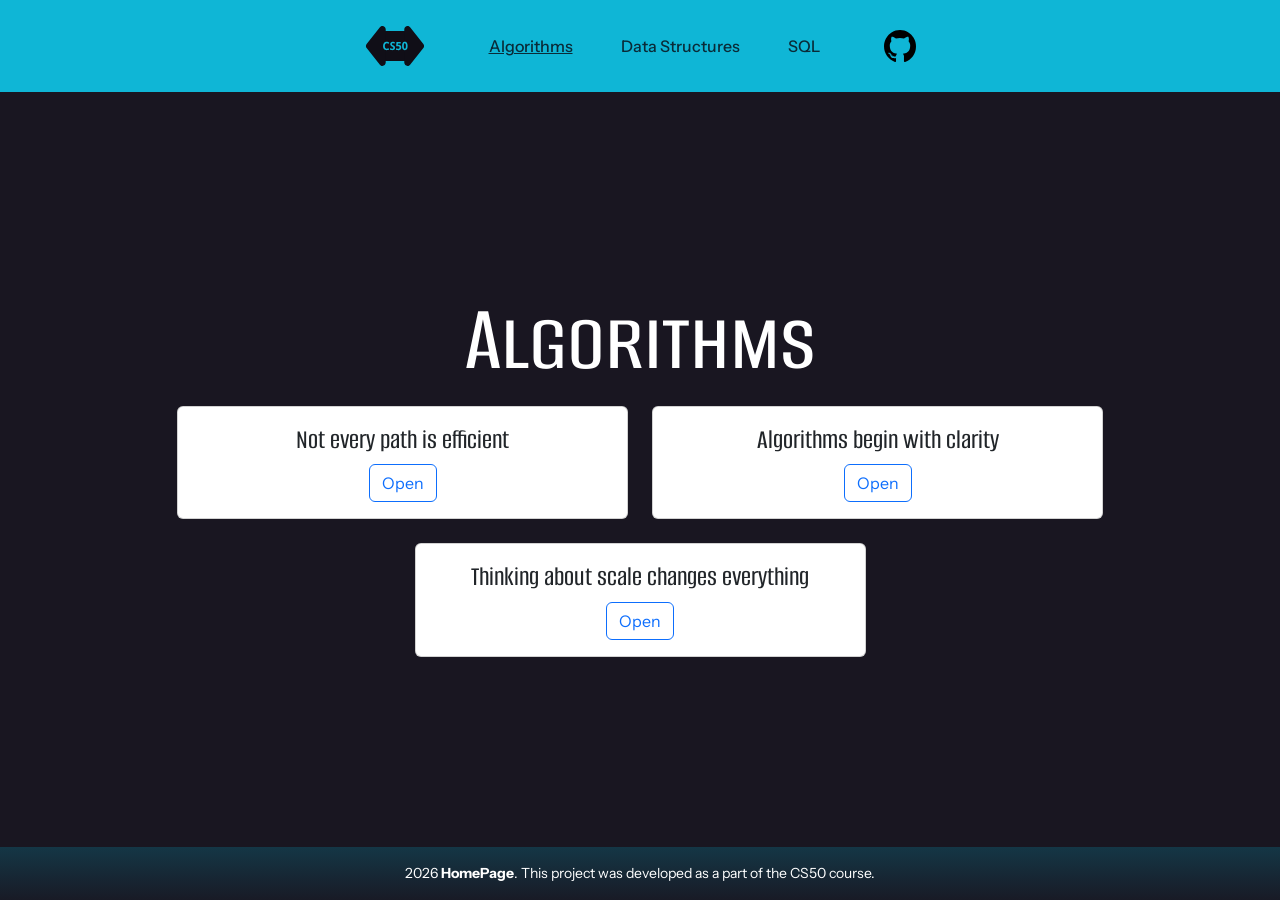
==== algorithms.html @ fe2ba526 "feat: implementa estrutura da página algorithms.html e a função para mostrar e esconder paragrafos" ====
<!DOCTYPE html>

<html lang="en">
    <head>
        <link href="https://cdn.jsdelivr.net/npm/bootstrap@5.3.8/dist/css/bootstrap.min.css" rel="stylesheet" integrity="sha384-sRIl4kxILFvY47J16cr9ZwB07vP4J8+LH7qKQnuqkuIAvNWLzeN8tE5YBujZqJLB" crossorigin="anonymous">
        <script src="https://cdn.jsdelivr.net/npm/bootstrap@5.3.8/dist/js/bootstrap.bundle.min.js" integrity="sha384-FKyoEForCGlyvwx9Hj09JcYn3nv7wiPVlz7YYwJrWVcXK/BmnVDxM+D2scQbITxI" crossorigin="anonymous"></script>
        <link href="styles.css" rel="stylesheet">
        <title>Algorithms</title>
        <meta name="viewport" content="width=device-width, initial-scale=1.0">
    </head>
    <body>
        <header class="bg-primary p-3">
            <nav class="d-flex flex-wrap align-items-center justify-content-center gap-3">
                
                <a class="d-none d-md-block" href="index.html" aria-label="Go to home page" rel="noopener noreferrer">
                    <img src="assets/icons/icon-cs50.svg" width="60" height="60" alt="">
                </a>    
                
                <div class="d-flex justify-content-center flex-wrap gap-3 gap-lg-5 mx-0 mx-lg-5">
                    <a href="algorithms.html"><u>Algorithms</u></a>
                    <a href="data-structures.html">Data Structures</a>
                    <a href="sql.html">SQL</a>
                </div>

                <a class="d-none d-md-block" href="https://github.com/VitorDiasBode" aria-label="Go to my Github profile" target="_blank" rel="noopener noreferrer">
                    <img src="assets/icons/icon-git-hub.svg" width="32" height="32" alt="">
                </a>

            </nav>
        </header>

        <main class="d-flex flex-column text-center flex-grow-1">
            <div class="my-auto">
                <h1 class="title-lg">Algorithms</h1>
                <div class="container">
                    <div class="row g-4 justify-content-center"> 

                        <div class="col-md-5">
                            <div class="card">
                                <div class="card-body">
                                    <h3 class="card-title">Not every path is efficient</h3>
                                    <p id="desc1" class="d-none card-text">While working with Linear Search, I reflected on doing things the hard way. I had fun implementing the algorithms, and it made me value efficiency even more.</p>
                                    <button class="btn btn-outline-primary toggle-btn" data-target="desc1">Open</button>
                                </div>
                            </div>
                        </div>
                            
                        <div class="col-md-5">
                            <div class="card">
                                <div class="card-body">
                                    <h3 class="card-title">Algorithms begin with clarity</h3>
                                    <p id="desc2" class="d-none card-text">Before thinking about code, I learned that every problem follows a clear flow: input, processing, and output. Seeing this in the course made me realize I had experienced it in practice. It’s not just about writing code, it’s about solving problems.</p>
                                    <button class="btn btn-outline-primary toggle-btn" data-target="desc2">Open</button>
                                </div>
                            </div>
                        </div>

                        <div class="col-md-5">
                            <div class="card">
                                <div class="card-body">
                                    <h3 class="card-title">Thinking about scale changes everything</h3>
                                    <p id="desc3" class="d-none card-text">Analyzing algorithms with Big O made me think about the impact of data growth. A solution that works today may fail tomorrow. Building solution without considering scale can be a mistake.</p>
                                    <button class="btn btn-outline-primary toggle-btn" data-target="desc3">Open</button>
                                </div>     
                            </div>
                        </div>
                    
                    </div>
                </div>
            </div>
        </main>

        <footer class="d-flex mt-auto justify-content-center p-3">
            <small>2026 <b>HomePage</b>. This project was developed as a part of the CS50 course.</small>
        </footer>

        <script>
            function openCard (e) {
                const button = e.currentTarget;
                const paragraphId = e.target.getAttribute("data-target");

                if (!paragraphId) return;

                const paragraph = document.getElementById(paragraphId);
                const isHidden = paragraph.classList.contains("d-none");

                document.getElementById(paragraphId).classList.toggle("d-none");
                button.textContent = isHidden ? "Close" : "Open";
                button.setAttribute("aria-expanded", isHidden);
            }

            document.querySelectorAll(".toggle-btn").forEach( (element) => element.addEventListener("click", openCard) );

        </script>
    </body>
</html>
---- styles.css ----
@import url('https://fonts.googleapis.com/css2?family=Alumni+Sans+SC:ital,wght@0,100..900;1,100..900&family=Alumni+Sans:ital,wght@0,100..900;1,100..900&family=Instrument+Sans:ital,wght@0,400..700;1,400..700&display=swap');

:root {
    --font-primary: 'Instrument Sans', sans-serif;
    --font-secondary: 'Alumni Sans SC', sans-serif;
    --font-terciary: 'Alumni Sans', sans-serif;
    --bs-primary: #0FB6D6;
}

.bg-primary {
    background-color: var(--bs-primary) !important;
}

.btn-primary {
    background-color: var(--bs-primary);
    border-color: var(--bs-primary);
    min-width: 200px;
    width: 100%;
    max-width: 330px;
}

.btn-primary:hover {
    background-color: #0c869e;
    border-color: #0c869e;
}

.btn-primary:active {
    background-color: #0c7388 !important;
    border-color: #0c7388 !important;
}

body {
    background-color: #191621;
    min-height: 100vh;
    color: #FFF;
    font-family: var(--font-primary);
    display: flex;
    flex-direction: column;
}

.bg-index {
    background: linear-gradient(0deg, #105366 -50%, #191621 50%);
}

footer {
    background: linear-gradient(0deg, #191621 -15%, #105366 200%);
}

.title-lg {
    font-family: var(--font-secondary);
    font-size: clamp(2rem, 8vw, 6rem);
    text-wrap: balance;
}
.title-md {
    font-family: var(--font-secondary);
    font-size: 3rem;
}
.paragraph {
    font-family: var(--font-terciary);
    font-size: 1.5rem;
}

header {
    font-family: var(--font-primary);
}

header a {
    text-decoration: none;
    color: #0A2B38;
    font-weight: 500;
}

header a:hover {
    text-decoration: underline;
}

.card-title {
    font-family: var(--font-terciary);
}
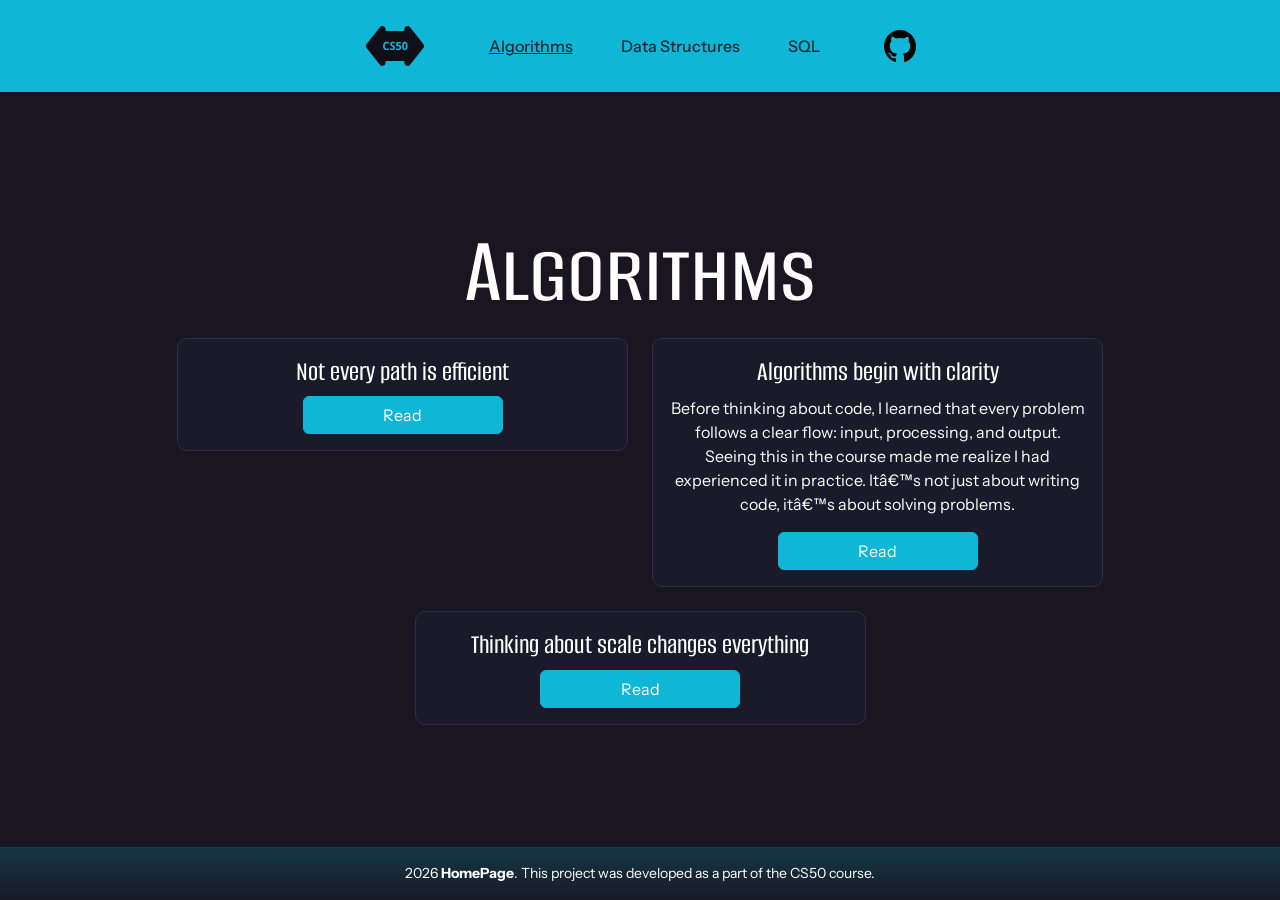
==== commit 54eb2907: "update: aplica estilo nos cartões da página algorithms.html" ====
--- a/algorithms.html
+++ b/algorithms.html
@@ -36,31 +36,31 @@
                     <div class="row g-4 justify-content-center"> 
 
                         <div class="col-md-5">
-                            <div class="card">
+                            <div class="card algorithm-card">
                                 <div class="card-body">
                                     <h3 class="card-title">Not every path is efficient</h3>
                                     <p id="desc1" class="d-none card-text">While working with Linear Search, I reflected on doing things the hard way. I had fun implementing the algorithms, and it made me value efficiency even more.</p>
-                                    <button class="btn btn-outline-primary toggle-btn" data-target="desc1">Open</button>
+                                    <button class="btn btn-primary toggle-btn" data-target="desc1">Read</button>
                                 </div>
                             </div>
                         </div>
                             
                         <div class="col-md-5">
-                            <div class="card">
+                            <div class="card algorithm-card">
                                 <div class="card-body">
                                     <h3 class="card-title">Algorithms begin with clarity</h3>
-                                    <p id="desc2" class="d-none card-text">Before thinking about code, I learned that every problem follows a clear flow: input, processing, and output. Seeing this in the course made me realize I had experienced it in practice. It’s not just about writing code, it’s about solving problems.</p>
-                                    <button class="btn btn-outline-primary toggle-btn" data-target="desc2">Open</button>
+                                    <p id="desc2" class="card-text collap">Before thinking about code, I learned that every problem follows a clear flow: input, processing, and output. Seeing this in the course made me realize I had experienced it in practice. It’s not just about writing code, it’s about solving problems.</p>
+                                    <button class="btn btn-primary toggle-btn" aria-expanded="false" data-target="desc2">Read</button>
                                 </div>
                             </div>
                         </div>
 
                         <div class="col-md-5">
-                            <div class="card">
+                            <div class="card algorithm-card">
                                 <div class="card-body">
                                     <h3 class="card-title">Thinking about scale changes everything</h3>
                                     <p id="desc3" class="d-none card-text">Analyzing algorithms with Big O made me think about the impact of data growth. A solution that works today may fail tomorrow. Building solution without considering scale can be a mistake.</p>
-                                    <button class="btn btn-outline-primary toggle-btn" data-target="desc3">Open</button>
+                                    <button class="btn btn-primary toggle-btn" data-target="desc3">Read</button>
                                 </div>     
                             </div>
                         </div>
@@ -85,7 +85,7 @@
                 const isHidden = paragraph.classList.contains("d-none");
 
                 document.getElementById(paragraphId).classList.toggle("d-none");
-                button.textContent = isHidden ? "Close" : "Open";
+                button.textContent = isHidden ? "Close" : "Read";
                 button.setAttribute("aria-expanded", isHidden);
             }
 
--- a/styles.css
+++ b/styles.css
@@ -1,5 +1,7 @@
 
 @import url('https://fonts.googleapis.com/css2?family=Alumni+Sans+SC:ital,wght@0,100..900;1,100..900&family=Alumni+Sans:ital,wght@0,100..900;1,100..900&family=Instrument+Sans:ital,wght@0,400..700;1,400..700&display=swap');
+
+/* BOOTSTRAP CLASSES */
 
 :root {
     --font-primary: 'Instrument Sans', sans-serif;
@@ -30,6 +32,20 @@
     border-color: #0c7388 !important;
 }
 
+header {
+    font-family: var(--font-primary);
+}
+
+header a {
+    text-decoration: none;
+    color: #0A2B38;
+    font-weight: 500;
+}
+
+header a:hover {
+    text-decoration: underline;
+}
+
 body {
     background-color: #191621;
     min-height: 100vh;
@@ -41,10 +57,6 @@
 
 .bg-index {
     background: linear-gradient(0deg, #105366 -50%, #191621 50%);
-}
-
-footer {
-    background: linear-gradient(0deg, #191621 -15%, #105366 200%);
 }
 
 .title-lg {
@@ -61,20 +73,24 @@
     font-size: 1.5rem;
 }
 
-header {
-    font-family: var(--font-primary);
+footer {
+    background: linear-gradient(0deg, #191621 -15%, #105366 200%);
 }
 
-header a {
-    text-decoration: none;
-    color: #0A2B38;
-    font-weight: 500;
-}
 
-header a:hover {
-    text-decoration: underline;
+/* ALGORITHMS PAGE */
+
+.algorithm-card {
+    color: white;
+    background-color: #1B1A2B;
+    border-radius: 10px;
+    border-color: #2F2E46;
 }
 
 .card-title {
     font-family: var(--font-terciary);
+}
+
+.algorithm-card .btn-primary {
+    max-width: 60px; 
 }
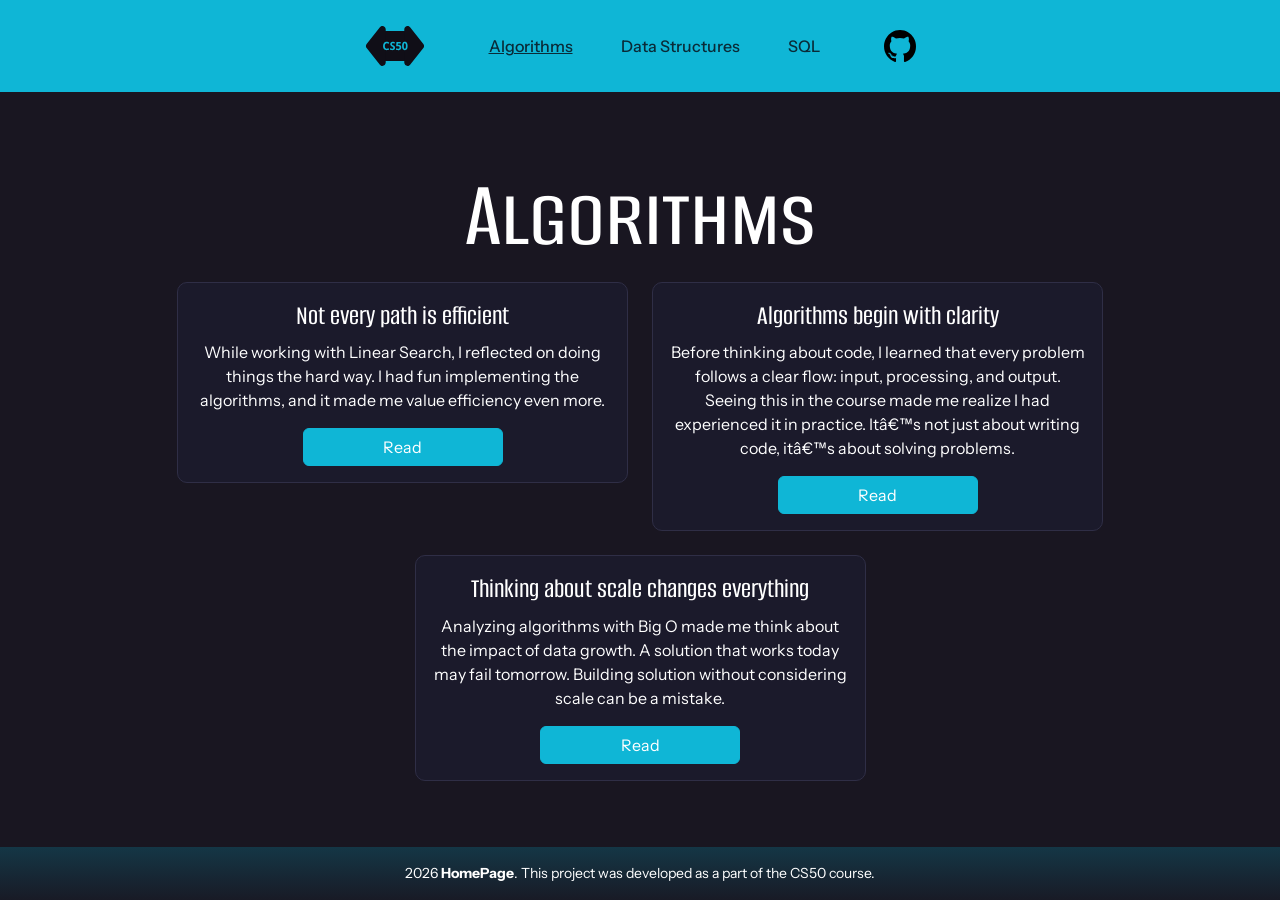
==== commit e5b51bf9: "update: implementa animação de abertura e fechamento para os cartões da página algorithms - deixa de" ====
--- a/algorithms.html
+++ b/algorithms.html
@@ -39,7 +39,7 @@
                             <div class="card algorithm-card">
                                 <div class="card-body">
                                     <h3 class="card-title">Not every path is efficient</h3>
-                                    <p id="desc1" class="d-none card-text">While working with Linear Search, I reflected on doing things the hard way. I had fun implementing the algorithms, and it made me value efficiency even more.</p>
+                                    <p id="desc1" class="card-text desc show">While working with Linear Search, I reflected on doing things the hard way. I had fun implementing the algorithms, and it made me value efficiency even more.</p>
                                     <button class="btn btn-primary toggle-btn" data-target="desc1">Read</button>
                                 </div>
                             </div>
@@ -49,7 +49,7 @@
                             <div class="card algorithm-card">
                                 <div class="card-body">
                                     <h3 class="card-title">Algorithms begin with clarity</h3>
-                                    <p id="desc2" class="card-text collap">Before thinking about code, I learned that every problem follows a clear flow: input, processing, and output. Seeing this in the course made me realize I had experienced it in practice. It’s not just about writing code, it’s about solving problems.</p>
+                                    <p id="desc2" class="card-text desc show">Before thinking about code, I learned that every problem follows a clear flow: input, processing, and output. Seeing this in the course made me realize I had experienced it in practice. It’s not just about writing code, it’s about solving problems.</p>
                                     <button class="btn btn-primary toggle-btn" aria-expanded="false" data-target="desc2">Read</button>
                                 </div>
                             </div>
@@ -59,7 +59,7 @@
                             <div class="card algorithm-card">
                                 <div class="card-body">
                                     <h3 class="card-title">Thinking about scale changes everything</h3>
-                                    <p id="desc3" class="d-none card-text">Analyzing algorithms with Big O made me think about the impact of data growth. A solution that works today may fail tomorrow. Building solution without considering scale can be a mistake.</p>
+                                    <p id="desc3" class="card-text desc show">Analyzing algorithms with Big O made me think about the impact of data growth. A solution that works today may fail tomorrow. Building solution without considering scale can be a mistake.</p>
                                     <button class="btn btn-primary toggle-btn" data-target="desc3">Read</button>
                                 </div>     
                             </div>
@@ -82,11 +82,12 @@
                 if (!paragraphId) return;
 
                 const paragraph = document.getElementById(paragraphId);
-                const isHidden = paragraph.classList.contains("d-none");
+                
+                document.getElementById(paragraphId).classList.toggle("show");
+                const isVisible = paragraph.classList.contains("show");
 
-                document.getElementById(paragraphId).classList.toggle("d-none");
-                button.textContent = isHidden ? "Close" : "Read";
-                button.setAttribute("aria-expanded", isHidden);
+                button.textContent = isVisible ? "Close" : "Read";
+                button.setAttribute("aria-expanded", isVisible);
             }
 
             document.querySelectorAll(".toggle-btn").forEach( (element) => element.addEventListener("click", openCard) );
--- a/styles.css
+++ b/styles.css
@@ -77,7 +77,6 @@
     background: linear-gradient(0deg, #191621 -15%, #105366 200%);
 }
 
-
 /* ALGORITHMS PAGE */
 
 .algorithm-card {
@@ -93,4 +92,14 @@
 
 .algorithm-card .btn-primary {
     max-width: 60px; 
+}
+
+.desc {
+    max-height: 0px;
+    overflow: hidden;
+    transition: max-height 0.5s ease-in-out;
+}
+
+.show {
+    max-height: 200px;
 }
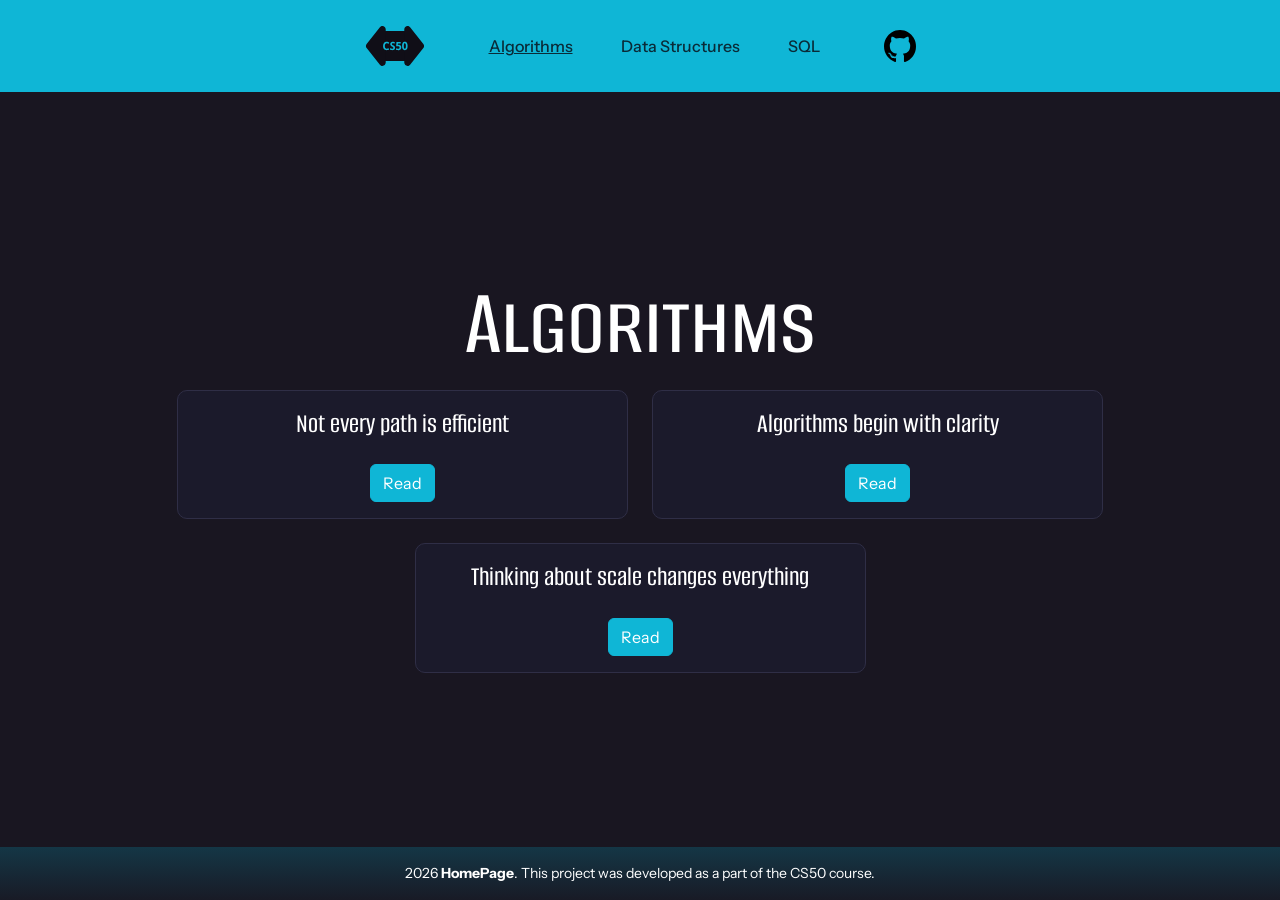
==== commit 78800cac: "update: atualiza página algorithms - troca o nome da classe 'show' por desc-expand para evitar erros" ====
--- a/algorithms.html
+++ b/algorithms.html
@@ -39,8 +39,8 @@
                             <div class="card algorithm-card">
                                 <div class="card-body">
                                     <h3 class="card-title">Not every path is efficient</h3>
-                                    <p id="desc1" class="card-text desc show">While working with Linear Search, I reflected on doing things the hard way. I had fun implementing the algorithms, and it made me value efficiency even more.</p>
-                                    <button class="btn btn-primary toggle-btn" data-target="desc1">Read</button>
+                                    <p id="desc1" class="card-text desc">While working with Linear Search, I reflected on doing things the hard way. I had fun implementing the algorithms, and it made me value efficiency even more.</p>
+                                    <button class="btn btn-primary toggle-btn" data-target="desc1" aria-expanded="false">Read</button>
                                 </div>
                             </div>
                         </div>
@@ -49,8 +49,8 @@
                             <div class="card algorithm-card">
                                 <div class="card-body">
                                     <h3 class="card-title">Algorithms begin with clarity</h3>
-                                    <p id="desc2" class="card-text desc show">Before thinking about code, I learned that every problem follows a clear flow: input, processing, and output. Seeing this in the course made me realize I had experienced it in practice. It’s not just about writing code, it’s about solving problems.</p>
-                                    <button class="btn btn-primary toggle-btn" aria-expanded="false" data-target="desc2">Read</button>
+                                    <p id="desc2" class="card-text desc">Before thinking about code, I learned that every problem follows a clear flow: input, processing, and output. Seeing this in the course made me realize I had experienced it in practice. It’s not just about writing code, it’s about solving problems.</p>
+                                    <button class="btn btn-primary toggle-btn" aria-expanded="false" data-target="desc2" aria-expanded="false">Read</button>
                                 </div>
                             </div>
                         </div>
@@ -59,8 +59,8 @@
                             <div class="card algorithm-card">
                                 <div class="card-body">
                                     <h3 class="card-title">Thinking about scale changes everything</h3>
-                                    <p id="desc3" class="card-text desc show">Analyzing algorithms with Big O made me think about the impact of data growth. A solution that works today may fail tomorrow. Building solution without considering scale can be a mistake.</p>
-                                    <button class="btn btn-primary toggle-btn" data-target="desc3">Read</button>
+                                    <p id="desc3" class="card-text desc">Analyzing algorithms with Big O made me think about the impact of data growth. A solution that works today may fail tomorrow. Building solution without considering scale can be a mistake.</p>
+                                    <button class="btn btn-primary toggle-btn" data-target="desc3" aria-expanded="false">Read</button>
                                 </div>     
                             </div>
                         </div>
@@ -77,14 +77,14 @@
         <script>
             function openCard (e) {
                 const button = e.currentTarget;
-                const paragraphId = e.target.getAttribute("data-target");
+                const paragraphId = e.currentTarget.getAttribute("data-target");
 
                 if (!paragraphId) return;
 
                 const paragraph = document.getElementById(paragraphId);
                 
-                document.getElementById(paragraphId).classList.toggle("show");
-                const isVisible = paragraph.classList.contains("show");
+                paragraph.classList.toggle("desc-expand");
+                const isVisible = paragraph.classList.contains("desc-expand");
 
                 button.textContent = isVisible ? "Close" : "Read";
                 button.setAttribute("aria-expanded", isVisible);
--- a/styles.css
+++ b/styles.css
@@ -91,7 +91,8 @@
 }
 
 .algorithm-card .btn-primary {
-    max-width: 60px; 
+    min-width: 60px; 
+    width: auto;
 }
 
 .desc {
@@ -100,6 +101,6 @@
     transition: max-height 0.5s ease-in-out;
 }
 
-.show {
+.desc-expand {
     max-height: 200px;
 }
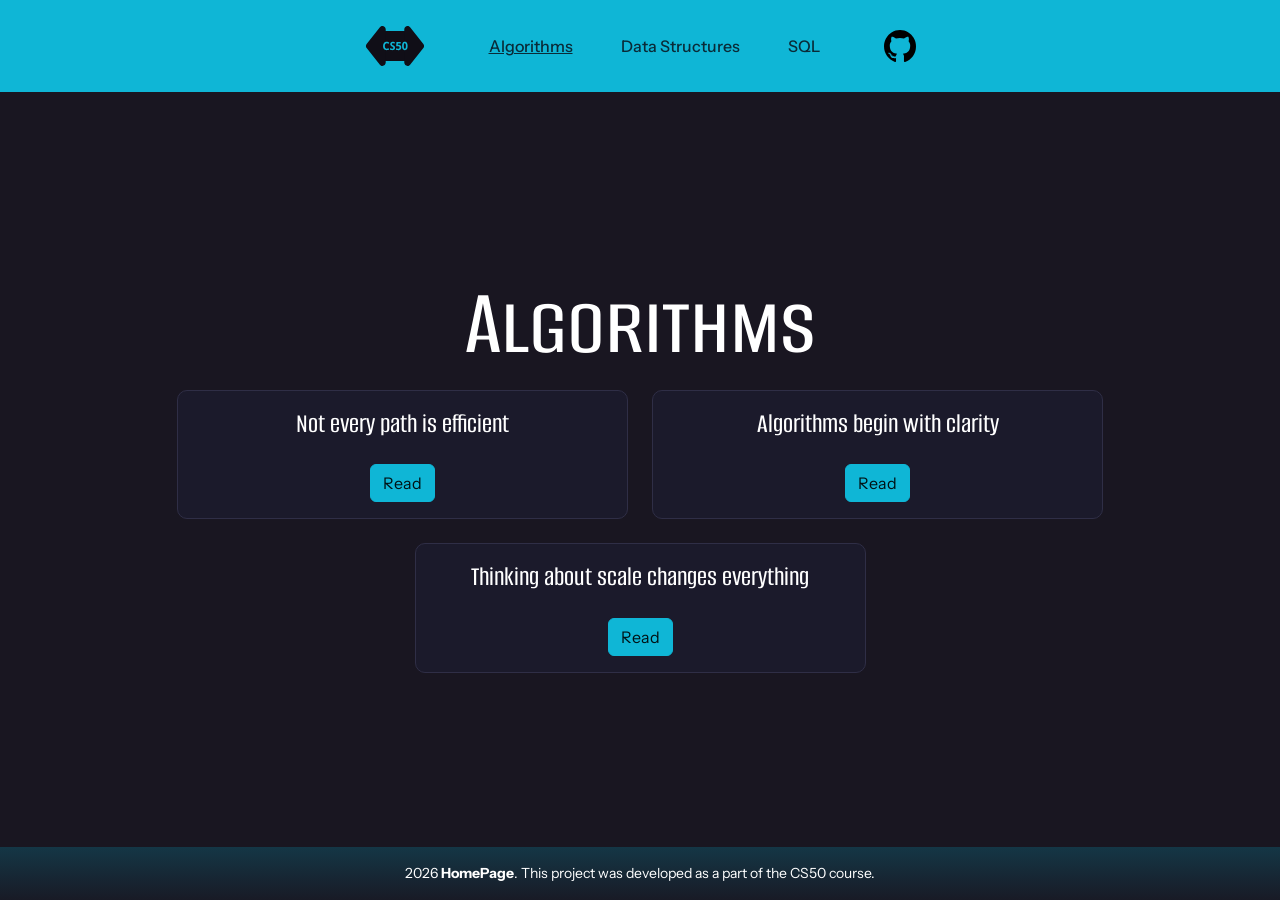
==== commit a9012db3: "update: corrige a cor dos botões primários para estar legível" ====
--- a/algorithms.html
+++ b/algorithms.html
@@ -77,7 +77,7 @@
         <script>
             function openCard (e) {
                 const button = e.currentTarget;
-                const paragraphId = e.currentTarget.getAttribute("data-target");
+                const paragraphId = button.getAttribute("data-target");
 
                 if (!paragraphId) return;
 
--- a/styles.css
+++ b/styles.css
@@ -15,6 +15,7 @@
 }
 
 .btn-primary {
+    color: #011215;
     background-color: var(--bs-primary);
     border-color: var(--bs-primary);
     min-width: 200px;
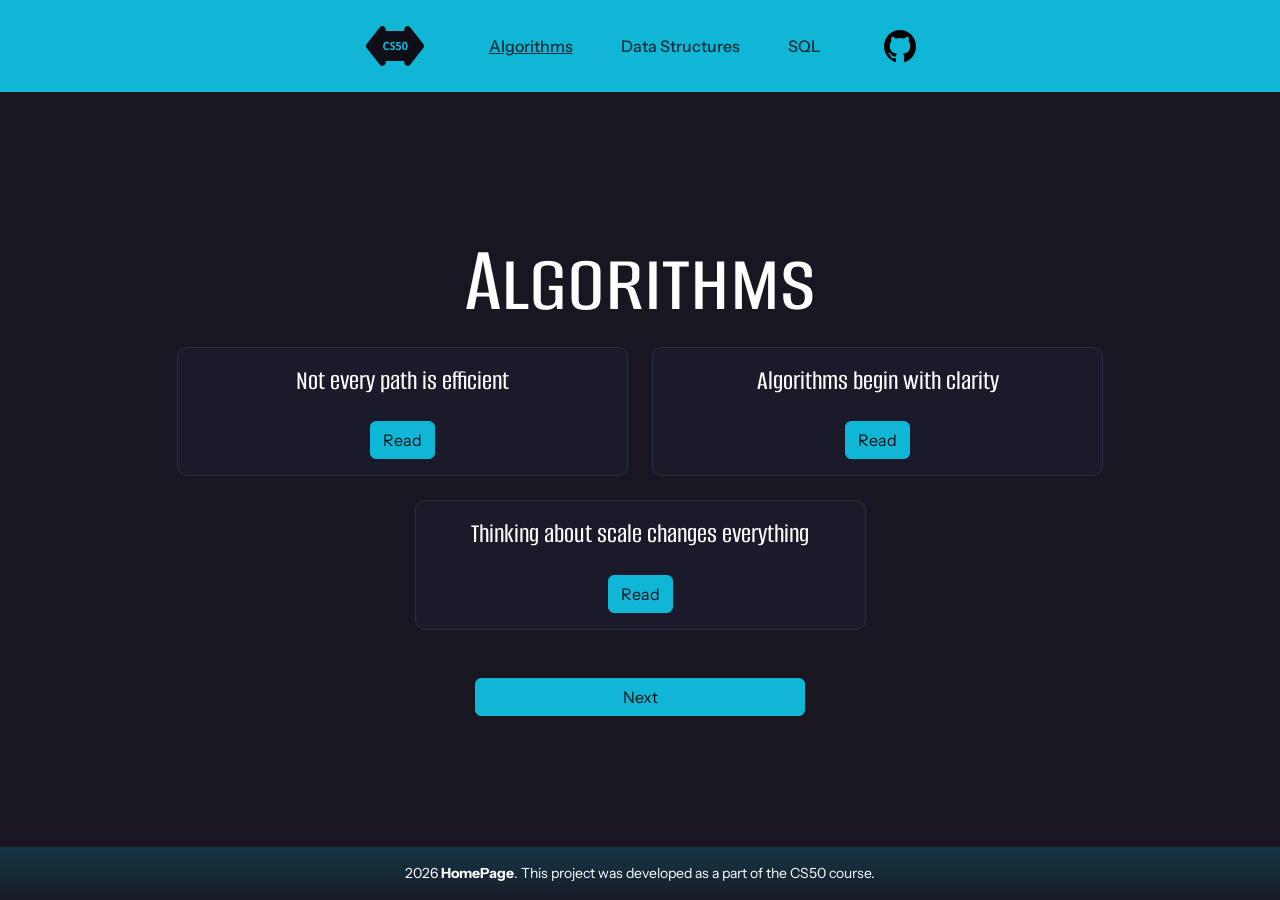
==== commit c91f3fc7: "update: corrige estrutura da pagina algorithms - coloca o botao next dentro da div com my-auto, assi" ====
--- a/algorithms.html
+++ b/algorithms.html
@@ -29,7 +29,7 @@
             </nav>
         </header>
 
-        <main class="d-flex flex-column text-center flex-grow-1">
+        <main class="d-flex flex-column text-center align-items-center flex-grow-1">
             <div class="my-auto">
                 <h1 class="title-lg">Algorithms</h1>
                 <div class="container">
@@ -67,7 +67,10 @@
                     
                     </div>
                 </div>
+                <a class="btn btn-primary mt-5" href="data-structures.html" role="button">Next</a>
             </div>
+
+
         </main>
 
         <footer class="d-flex mt-auto justify-content-center p-3">
